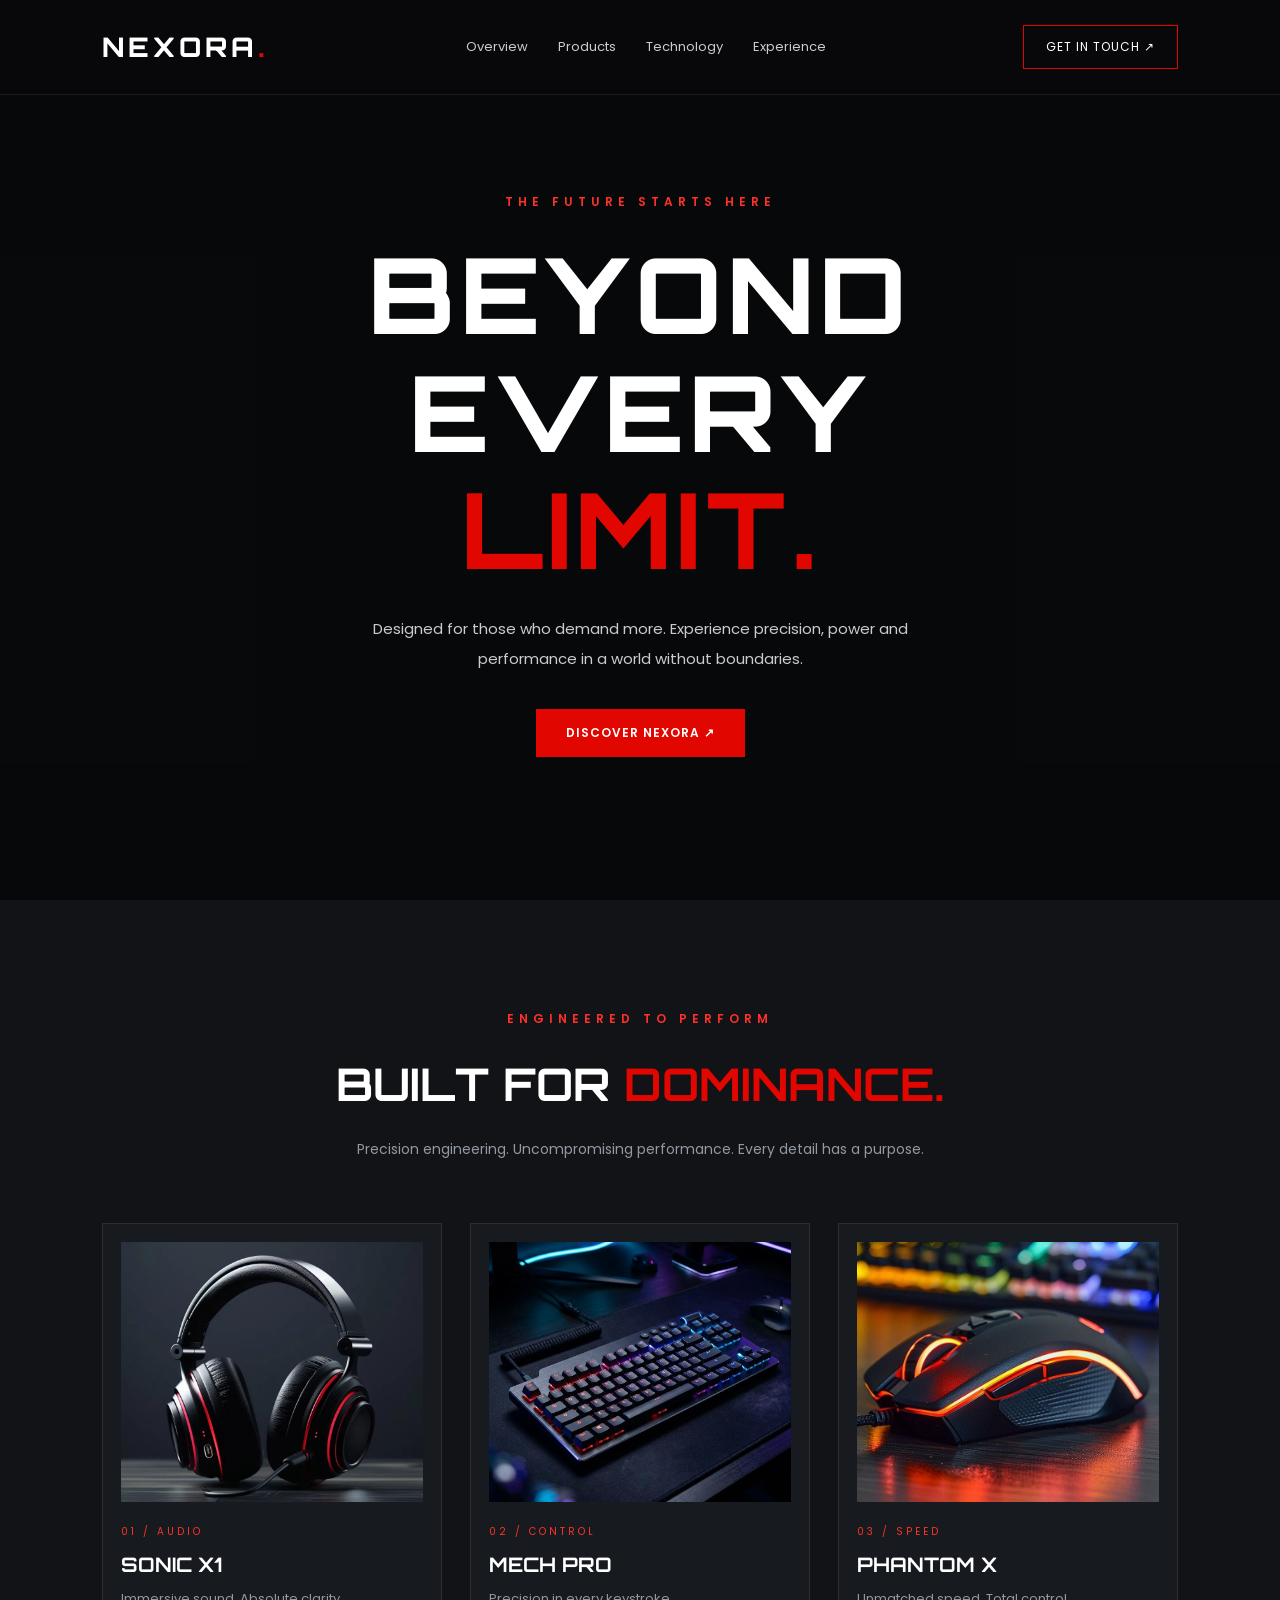
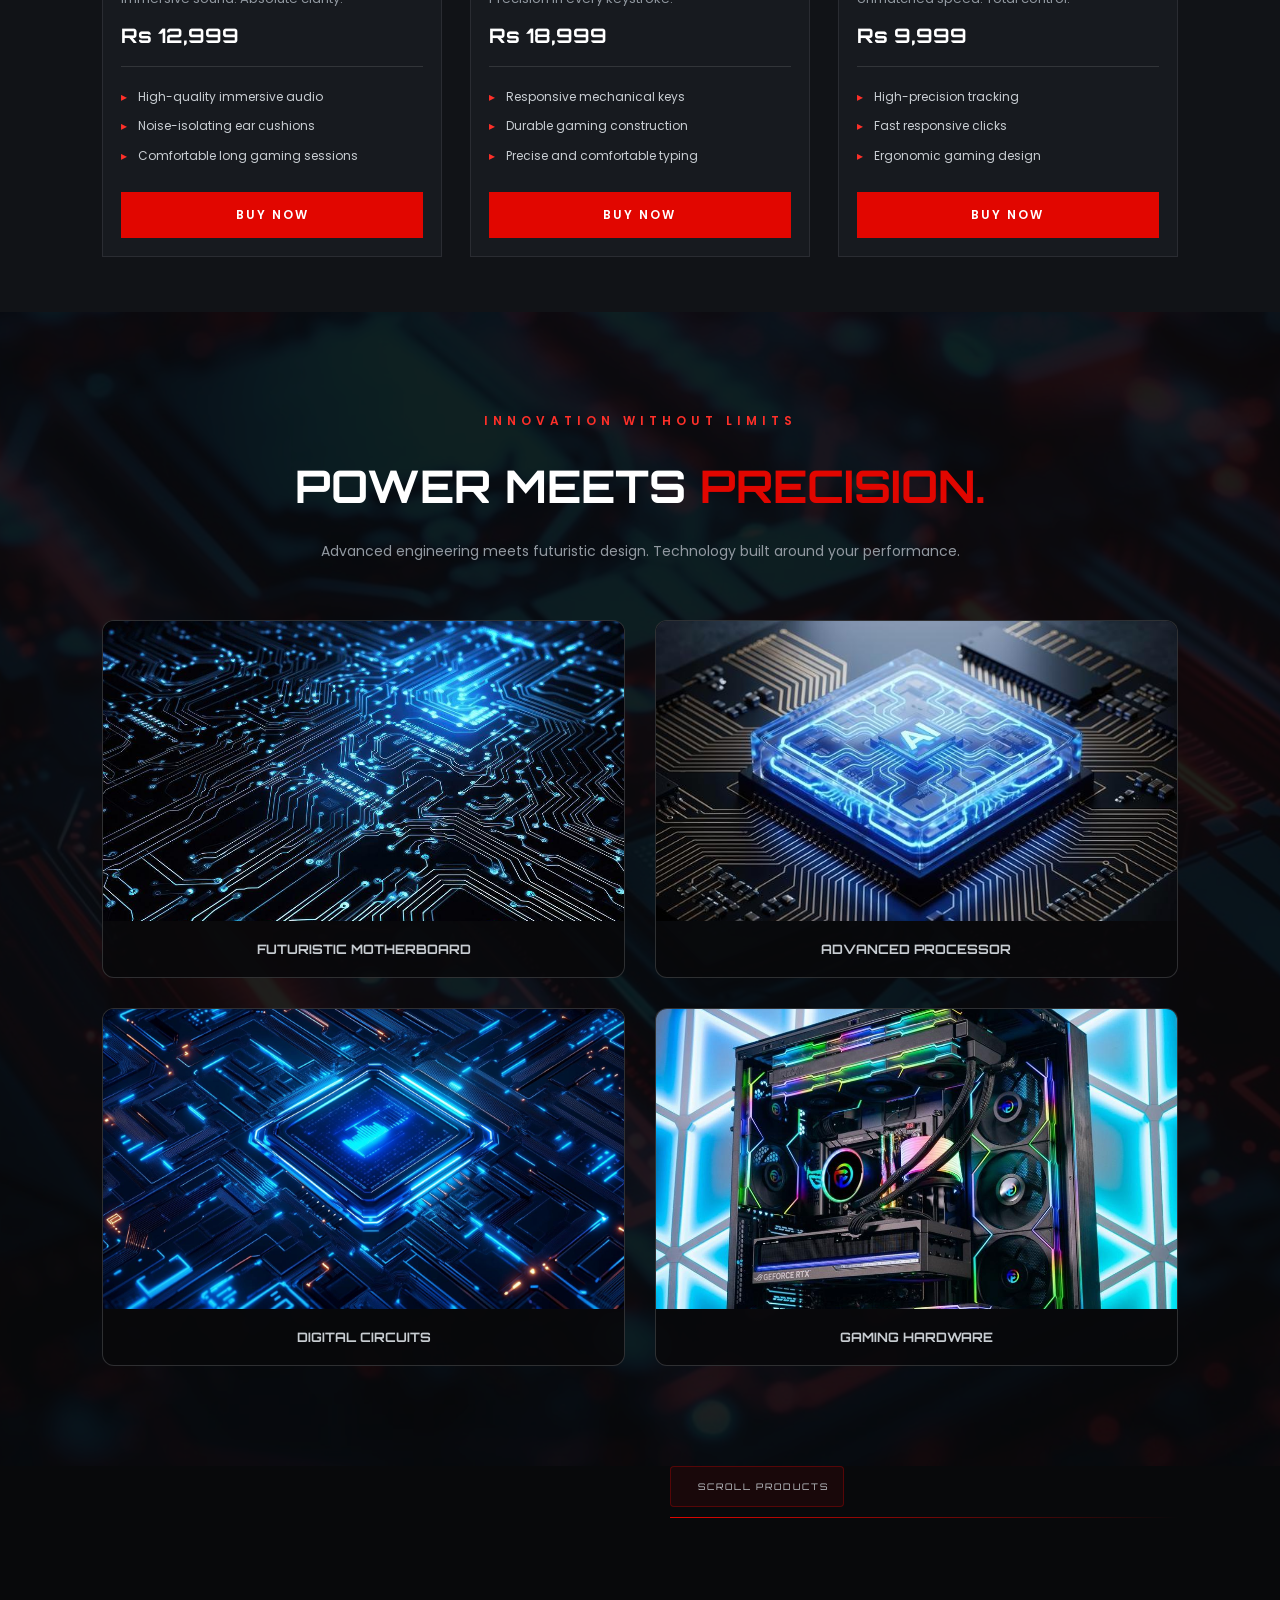
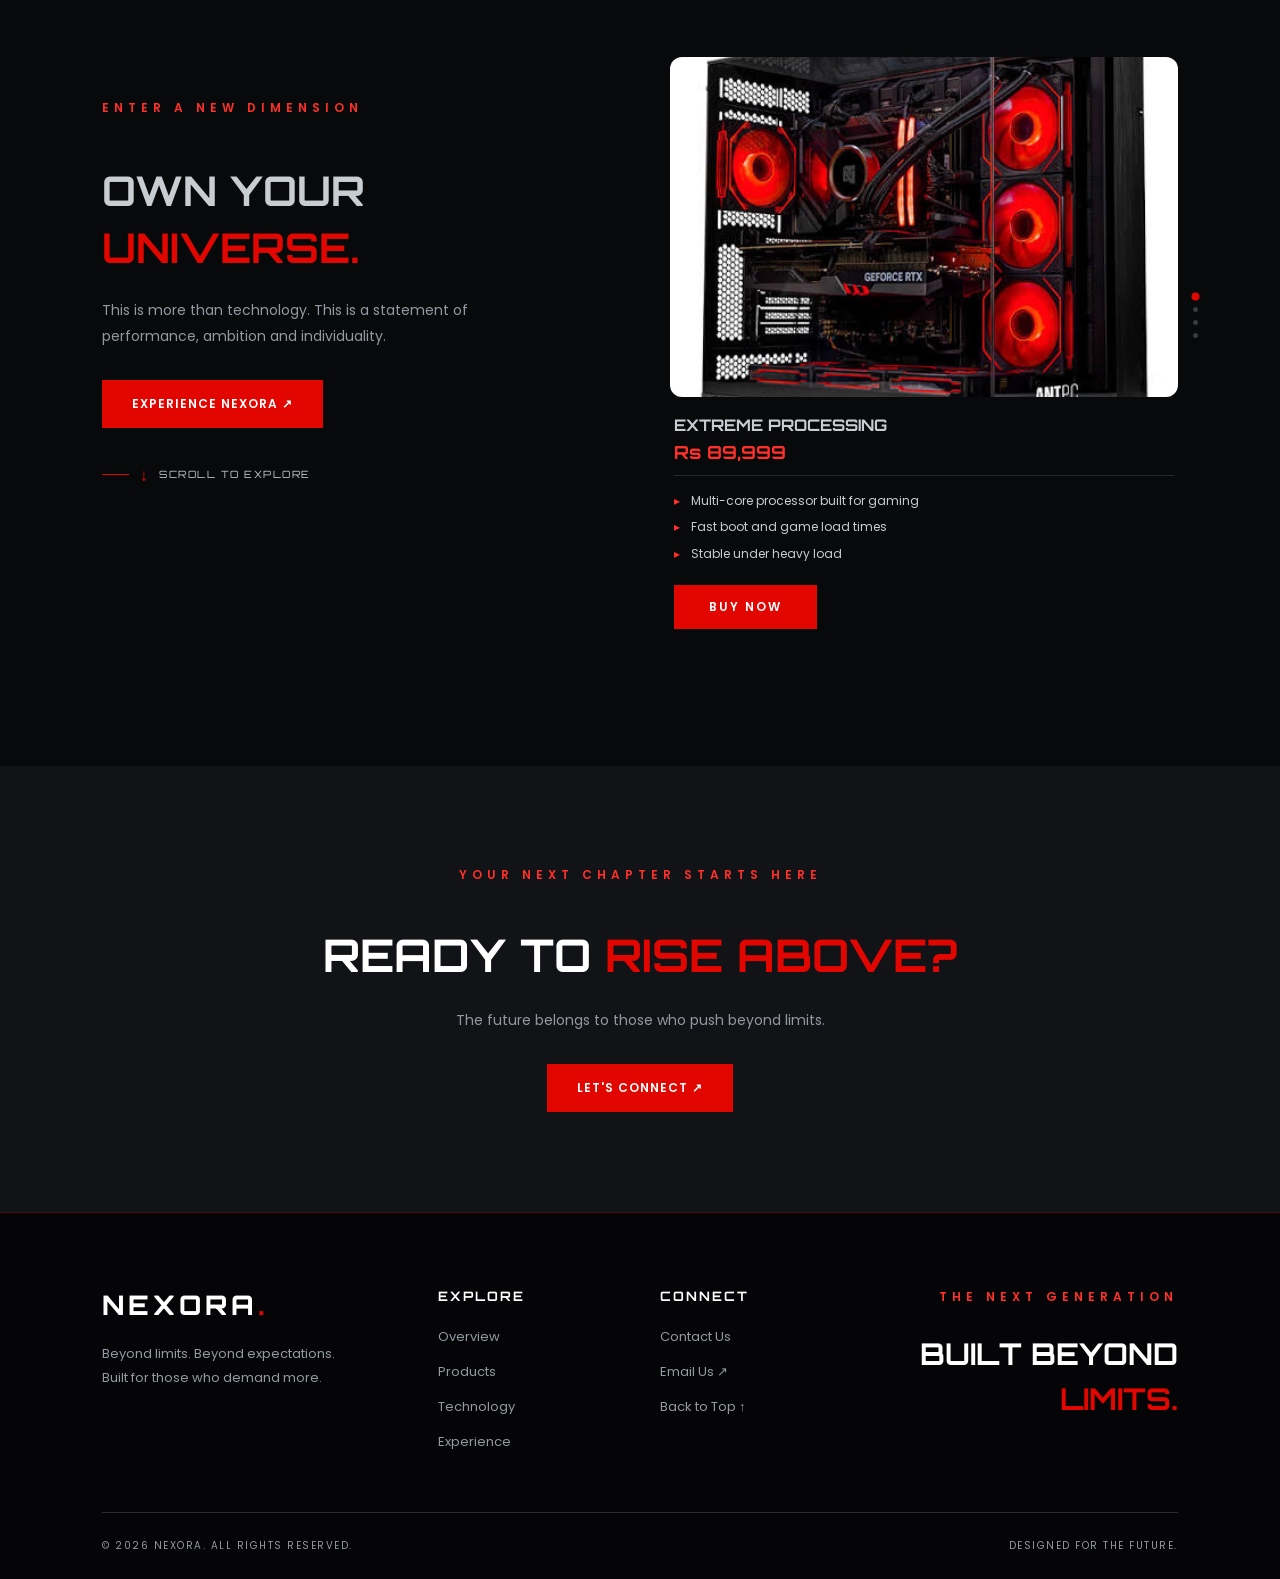
==== index.html @ b46e473c "Upload NEXORA Gaming Website" ====
<!DOCTYPE html>
<html lang="en">
<head>
    <meta charset="UTF-8">
    <meta name="viewport" content="width=device-width, initial-scale=1.0">
    <title>NEXORA | Beyond Limits</title>
    <link rel="preconnect" href="https://fonts.googleapis.com">
    <link rel="preconnect" href="https://fonts.gstatic.com" crossorigin>
    <link href="https://fonts.googleapis.com/css2?family=Orbitron:wght@500;700;800&family=Poppins:wght@400;500;600&display=swap" rel="stylesheet">
    <link rel="stylesheet" href="nex.css">
</head>
<body>

    <header class="navbar">
        <a href="#home" class="logo">NEXORA<span>.</span></a>
        <nav>
            <a href="#home">Overview</a>
            <a href="#products">Products</a>
            <a href="#technology">Technology</a>
            <a href="#experience">Experience</a>
        </nav>
        <a href="#contact" class="nav-btn">GET IN TOUCH ↗</a>
    </header>

    <main>

        <section class="hero" id="home">
            <video class="hero-video" autoplay muted loop playsinline>
                <source src="nexora.bg.mp4" type="video/mp4">
            </video>
            <div class="hero-overlay"></div>
            <div class="hero-content">
                <span class="eyebrow">THE FUTURE STARTS HERE</span>
                <h1>BEYOND<br>EVERY<br><span>LIMIT.</span></h1>
                <p>Designed for those who demand more. Experience precision, power and performance in a world without boundaries.</p>
                <a href="#products" class="hero-btn">DISCOVER NEXORA ↗</a>
            </div>
        </section>

        <section class="products" id="products">
            <div class="section-heading">
                <span class="eyebrow">ENGINEERED TO PERFORM</span>
                <h2>BUILT FOR <span>DOMINANCE.</span></h2>
                <p>Precision engineering. Uncompromising performance. Every detail has a purpose.</p>
            </div>

            <div class="product-container">
                <div class="product-card">
                    <div class="product-image"><img src="headset.jpg" alt="Gaming Headset"></div>
                    <span class="product-number">01 / AUDIO</span>
                    <h3>SONIC X1</h3>
                    <p>Immersive sound. Absolute clarity.</p>
                    <div class="product-price">Rs 12,999</div>
                    <ul class="product-details">
                        <li>High-quality immersive audio</li>
                        <li>Noise-isolating ear cushions</li>
                        <li>Comfortable long gaming sessions</li>
                    </ul>
                    <a class="buy-btn" href="https://wa.me/923001234567?text=Hi%20NEXORA%2C%20I%20want%20to%20buy%20the%20SONIC%20X1%20Gaming%20Headset%20(Rs%2012%2C999)." target="_blank" rel="noopener">BUY NOW</a>
                </div>

                <div class="product-card">
                    <div class="product-image"><img src="keyboard.jpg" alt="Gaming Keyboard"></div>
                    <span class="product-number">02 / CONTROL</span>
                    <h3>MECH PRO</h3>
                    <p>Precision in every keystroke.</p>
                    <div class="product-price">Rs 18,999</div>
                    <ul class="product-details">
                        <li>Responsive mechanical keys</li>
                        <li>Durable gaming construction</li>
                        <li>Precise and comfortable typing</li>
                    </ul>
                    <a class="buy-btn" href="https://wa.me/923001234567?text=Hi%20NEXORA%2C%20I%20want%20to%20buy%20the%20MECH%20PRO%20Gaming%20Keyboard%20(Rs%2018%2C999)." target="_blank" rel="noopener">BUY NOW</a>
                </div>

                <div class="product-card">
                    <div class="product-image"><img src="mouse.jpg" alt="Gaming Mouse"></div>
                    <span class="product-number">03 / SPEED</span>
                    <h3>PHANTOM X</h3>
                    <p>Unmatched speed. Total control.</p>
                    <div class="product-price">Rs 9,999</div>
                    <ul class="product-details">
                        <li>High-precision tracking</li>
                        <li>Fast responsive clicks</li>
                        <li>Ergonomic gaming design</li>
                    </ul>
                    <a class="buy-btn" href="https://wa.me/923001234567?text=Hi%20NEXORA%2C%20I%20want%20to%20buy%20the%20PHANTOM%20X%20Gaming%20Mouse%20(Rs%209%2C999)." target="_blank" rel="noopener">BUY NOW</a>
                </div>
            </div>
        </section>

        <section class="visual-section technology" id="technology">
            <img src="motherboard-bg.jpg" class="motherboard-bg" alt="Futuristic Motherboard">
            <div class="visual-overlay"></div>
            <div class="visual-content">
                <span class="eyebrow">INNOVATION WITHOUT LIMITS</span>
                <h2>POWER MEETS <span>PRECISION.</span></h2>
                <p>Advanced engineering meets futuristic design. Technology built around your performance.</p>
                <div class="technology-gallery">
                    <div class="tech-card"><img src="technology-1.jpg" alt="Futuristic Motherboard"><h3>FUTURISTIC MOTHERBOARD</h3></div>
                    <div class="tech-card"><img src="technology-2.jpg" alt="Advanced Processor"><h3>ADVANCED PROCESSOR</h3></div>
                    <div class="tech-card"><img src="technology-3.jpg" alt="Digital Circuits"><h3>DIGITAL CIRCUITS</h3></div>
                    <div class="tech-card"><img src="technology-4.jpg" alt="Gaming Hardware"><h3>GAMING HARDWARE</h3></div>
                </div>
            </div>
        </section>

        <section class="experience" id="experience">

            <div class="experience-content">
                <span class="eyebrow">ENTER A NEW DIMENSION</span>
                <h2>OWN YOUR <span>UNIVERSE.</span></h2>
                <p>This is more than technology. This is a statement of performance, ambition and individuality.</p>
                <a href="#contact" class="hero-btn">EXPERIENCE NEXORA ↗</a>

                <!-- Generic scroll hint (left column) -->
                <div class="scroll-hint">
                    <span class="scroll-line"></span>
                    <span class="scroll-arrow">↓</span>
                    <span>SCROLL TO EXPLORE</span>
                </div>
            </div>

            <!-- Gallery wrapper — hint lives here -->
            <div class="experience-gallery-wrap">

                <!-- ── SCROLL HINT BADGE ── -->
                <div class="exp-scroll-hint" id="expHint">
                    <div class="exp-hint-arrows">
                        <i></i><i></i><i></i>
                    </div>
                    <span class="exp-hint-text">Scroll products</span>
                </div>
                <!-- thin accent line -->
                <div class="exp-hint-line" id="expHintLine"></div>

                <!-- Dot indicators -->
                <div class="exp-dots" id="expDots">
                    <div class="exp-dot active" data-idx="0"></div>
                    <div class="exp-dot" data-idx="1"></div>
                    <div class="exp-dot" data-idx="2"></div>
                    <div class="exp-dot" data-idx="3"></div>
                </div>

                <!-- The scrollable gallery -->
                <div class="experience-gallery" id="expGallery">

                    <div class="experience-card">
                        <img src="experience-1.jpg" alt="Gaming CPU">
                        <div class="experience-info">
                            <h3>EXTREME PROCESSING</h3>
                            <div class="experience-price">Rs 89,999</div>
                            <ul class="experience-details">
                                <li>Multi-core processor built for gaming</li>
                                <li>Fast boot and game load times</li>
                                <li>Stable under heavy load</li>
                            </ul>
                            <a class="buy-btn" href="https://wa.me/923001234567?text=Hi%20NEXORA%2C%20I%20want%20to%20buy%20the%20EXTREME%20PROCESSING%20CPU%20(Rs%2089%2C999)." target="_blank" rel="noopener">BUY NOW</a>
                        </div>
                    </div>

                    <div class="experience-card">
                        <img src="experience-2.jpg" alt="Gaming Monitor">
                        <div class="experience-info">
                            <h3>ULTRA DISPLAY</h3>
                            <div class="experience-price">Rs 64,999</div>
                            <ul class="experience-details">
                                <li>High refresh rate for smooth gameplay</li>
                                <li>Sharp, vivid colors</li>
                                <li>Low response time</li>
                            </ul>
                            <a class="buy-btn" href="https://wa.me/923001234567?text=Hi%20NEXORA%2C%20I%20want%20to%20buy%20the%20ULTRA%20DISPLAY%20Monitor%20(Rs%2064%2C999)." target="_blank" rel="noopener">BUY NOW</a>
                        </div>
                    </div>

                    <div class="experience-card">
                        <img src="experience-3.jpg" alt="Gaming Setup">
                        <div class="experience-info">
                            <h3>ULTIMATE SETUP</h3>
                            <div class="experience-price">Rs 249,999</div>
                            <ul class="experience-details">
                                <li>Complete NEXORA gaming bundle</li>
                                <li>Headset, keyboard, mouse and display</li>
                                <li>Ready to play out of the box</li>
                            </ul>
                            <a class="buy-btn" href="https://wa.me/923001234567?text=Hi%20NEXORA%2C%20I%20want%20to%20buy%20the%20ULTIMATE%20SETUP%20(Rs%20249%2C999)." target="_blank" rel="noopener">BUY NOW</a>
                        </div>
                    </div>

                    <div class="experience-card">
                        <img src="experience-4.jpg" alt="Graphics Card">
                        <div class="experience-info">
                            <h3>GRAPHIC POWER</h3>
                            <div class="experience-price">Rs 159,999</div>
                            <ul class="experience-details">
                                <li>High-performance graphics card</li>
                                <li>Smooth high-resolution gaming</li>
                                <li>Advanced cooling design</li>
                            </ul>
                            <a class="buy-btn" href="https://wa.me/923001234567?text=Hi%20NEXORA%2C%20I%20want%20to%20buy%20the%20GRAPHIC%20POWER%20Graphics%20Card%20(Rs%20159%2C999)." target="_blank" rel="noopener">BUY NOW</a>
                        </div>
                    </div>

                </div><!-- /.experience-gallery -->
            </div><!-- /.experience-gallery-wrap -->

        </section>

        <section class="contact" id="contact">
            <span class="eyebrow">YOUR NEXT CHAPTER STARTS HERE</span>
            <h2>READY TO <span>RISE ABOVE?</span></h2>
            <p>The future belongs to those who push beyond limits.</p>
            <a href="https://wa.me/923001234567?text=Hi%20NEXORA%2C%20I%27d%20like%20to%20get%20in%20touch." class="hero-btn">LET'S CONNECT ↗</a>
        </section>

    </main>

    <footer class="footer">
        <video class="footer-video" autoplay muted loop playsinline>
            <source src="nexora.bg.mp4" type="video/mp4">
        </video>
        <div class="footer-overlay"></div>
        <div class="footer-content">
            <div class="footer-top">
                <div class="footer-brand">
                    <a href="#home" class="logo">NEXORA<span>.</span></a>
                    <p>Beyond limits. Beyond expectations. Built for those who demand more.</p>
                </div>
                <div class="footer-links">
                    <h3>EXPLORE</h3>
                    <a href="#home">Overview</a>
                    <a href="#products">Products</a>
                    <a href="#technology">Technology</a>
                    <a href="#experience">Experience</a>
                </div>
                <div class="footer-links">
                    <h3>CONNECT</h3>
                    <a href="#contact">Contact Us</a>
                    <a href="mailto:hello@nexora.example">Email Us ↗</a>
                    <a href="#home">Back to Top ↑</a>
                </div>
                <div class="footer-message">
                    <span class="eyebrow">THE NEXT GENERATION</span>
                    <h2>BUILT BEYOND <span>LIMITS.</span></h2>
                </div>
            </div>
            <div class="footer-bottom">
                <p>© 2026 NEXORA. ALL RIGHTS RESERVED.</p>
                <span>DESIGNED FOR THE FUTURE.</span>
            </div>
        </div>
    </footer>

    <script>
    (function () {
        const gallery  = document.getElementById('expGallery');
        const hint     = document.getElementById('expHint');
        const hintLine = document.getElementById('expHintLine');
        const dots     = document.querySelectorAll('.exp-dot');
        let hintHidden = false;

        // Update active dot based on scroll position
        function updateDots() {
            const scrollTop  = gallery.scrollTop;
            const cardHeight = gallery.clientHeight;
            const idx        = Math.round(scrollTop / cardHeight);

            dots.forEach((d, i) => d.classList.toggle('active', i === idx));

            // Hide hint once user has scrolled at least half a card
            if (!hintHidden && scrollTop > cardHeight * 0.4) {
                hint.classList.add('hidden');
                hintLine.classList.add('hidden');
                hintHidden = true;
            }
        }

        gallery.addEventListener('scroll', updateDots, { passive: true });

        // Dot click → scroll to that card
        dots.forEach(dot => {
            dot.addEventListener('click', () => {
                const idx = parseInt(dot.dataset.idx, 10);
                gallery.scrollTo({ top: idx * gallery.clientHeight, behavior: 'smooth' });
            });
        });
    })();
    </script>

</body>
</html>
---- nex.css ----
:root {
    --black: #08090B;
    --black-light: #111317;
    --card: #181B20;
    --grey: #C8CDD2;
    --muted: #9299A1;
    --red: #E10600;
    --red-light: #FF3029;
    --white: #FFFFFF;
}

* {
    margin: 0;
    padding: 0;
    box-sizing: border-box;
}

html {
    scroll-behavior: smooth;
    scroll-padding-top: 80px;
}

body {
    background: var(--black);
    color: var(--white);
    font-family: 'Poppins', sans-serif;
    overflow-x: hidden;
}

a {
    text-decoration: none;
}

img {
    max-width: 100%;
}

.navbar {
    position: absolute;
    top: 0;
    left: 0;
    width: 100%;
    padding: 25px 8%;
    display: flex;
    justify-content: space-between;
    align-items: center;
    gap: 25px;
    z-index: 100;
    background: rgba(8, 9, 11, 0.88);
    border-bottom: 1px solid rgba(200, 205, 210, 0.1);
}

.logo {
    flex-shrink: 0;
    font-family: 'Orbitron', sans-serif;
    font-size: 27px;
    font-weight: 800;
    letter-spacing: 4px;
    color: var(--white);
}

.logo span {
    color: var(--red);
}

.navbar nav {
    display: flex;
    align-items: center;
    justify-content: center;
    gap: 30px;
}

.navbar nav a {
    color: var(--grey);
    font-size: 13px;
    transition: color 0.25s ease;
}

.navbar nav a:hover {
    color: var(--red-light);
}

.nav-btn {
    flex-shrink: 0;
    color: var(--white);
    padding: 12px 22px;
    border: 1px solid var(--red);
    font-size: 12px;
    letter-spacing: 1px;
    transition: background 0.25s ease;
}

.nav-btn:hover {
    background: var(--red);
}

.hero {
    min-height: 100vh;
    min-height: 100svh;
    display: flex;
    justify-content: center;
    align-items: center;
    text-align: center;
    padding: 150px 8% 100px;
    position: relative;
    overflow: hidden;
    background: var(--black);
}

.hero-video {
    position: absolute;
    inset: 0;
    width: 100%;
    height: 100%;
    object-fit: cover;
    z-index: 0;
}

.hero-overlay {
    position: absolute;
    inset: 0;
    background: rgba(8, 9, 11, 0.62);
    z-index: 1;
}

.hero-content {
    position: relative;
    z-index: 2;
    max-width: 850px;
    margin: auto;
}

.eyebrow {
    display: block;
    color: var(--red-light);
    font-size: 12px;
    font-weight: 600;
    letter-spacing: 5px;
    margin-bottom: 25px;
}

.hero h1 {
    font-family: 'Orbitron', sans-serif;
    font-size: clamp(55px, 9vw, 105px);
    font-weight: 800;
    line-height: 1.12;
    letter-spacing: 5px;
    margin-bottom: 25px;
}

.hero h1 span,
section h2 span {
    color: var(--red);
}

.hero p {
    color: var(--grey);
    font-size: 15px;
    line-height: 2;
    max-width: 600px;
    margin: 0 auto 35px;
}

.hero-btn {
    display: inline-block;
    padding: 15px 30px;
    background: var(--red);
    color: var(--white);
    font-size: 12px;
    font-weight: 600;
    letter-spacing: 1px;
    transition: background 0.25s ease, transform 0.25s ease;
}

.hero-btn:hover {
    background: var(--red-light);
    transform: translateY(-3px);
}

.buy-btn {
    display: block;
    text-align: center;
    padding: 13px 20px;
    background: var(--red);
    color: var(--white);
    font-size: 12px;
    font-weight: 600;
    letter-spacing: 2px;
    border: 1px solid var(--red);
    transition: background 0.25s ease, transform 0.25s ease;
}

.buy-btn:hover {
    background: var(--red-light);
    border-color: var(--red-light);
    transform: translateY(-2px);
}

.buy-btn:focus-visible {
    outline: 2px solid var(--white);
    outline-offset: 3px;
}

.products {
    position: relative;
    isolation: isolate;
    padding: 110px 8% 55px;
    background-color: var(--black-light);
    background-image: url("products-bg.jpg");
    background-size: cover;
    background-position: center;
    background-repeat: no-repeat;
    text-align: center;
}

.products-overlay {
    position: absolute;
    inset: 0;
    background: rgba(8, 9, 11, 0.84);
    z-index: -1;
}

.products-inner {
    position: relative;
    z-index: 1;
}

.section-heading {
    max-width: 750px;
    margin: 0 auto 60px;
}

section h2 {
    font-family: 'Orbitron', sans-serif;
    font-size: clamp(28px, 4vw, 45px);
    line-height: 1.4;
    margin-bottom: 20px;
}

.section-heading p,
.visual-content p,
.experience-content p {
    color: var(--muted);
    font-size: 14px;
    line-height: 1.9;
}

.product-container {
    display: grid;
    grid-template-columns: repeat(3, minmax(0, 1fr));
    gap: 28px;
}

.product-card {
    min-width: 0;
    display: flex;
    flex-direction: column;
    background: rgba(24, 27, 32, 0.94);
    padding: 18px;
    text-align: left;
    border: 1px solid rgba(200, 205, 210, 0.1);
    transition: border-color 0.3s ease, transform 0.3s ease;
    overflow: hidden;
}

.product-card:hover {
    transform: translateY(-6px);
    border-color: var(--red);
}

.product-image {
    overflow: hidden;
    margin-bottom: 22px;
    height: 260px;
}

.product-image img {
    width: 100%;
    height: 100%;
    object-fit: cover;
    display: block;
    transition: transform 0.4s ease;
}

.product-card:hover .product-image img {
    transform: scale(1.04);
}

.product-number {
    color: var(--red-light);
    font-size: 10px;
    letter-spacing: 3px;
}

.product-card h3 {
    font-family: 'Orbitron', sans-serif;
    font-size: 20px;
    margin: 12px 0;
}

.product-card p {
    color: var(--muted);
    font-size: 13px;
}

.product-price {
    font-family: 'Orbitron', sans-serif;
    font-size: 20px;
    font-weight: 700;
    color: var(--white);
    margin-top: 14px;
}

.product-details {
    list-style: none;
    margin-top: 18px;
    margin-bottom: 22px;
    padding-top: 15px;
    border-top: 1px solid rgba(200, 205, 210, 0.15);
    flex-grow: 1;
}

.product-details li {
    color: var(--grey);
    font-size: 12px;
    line-height: 1.8;
    padding: 4px 0 4px 17px;
    position: relative;
}

.product-details li::before {
    content: "▸";
    color: var(--red-light);
    position: absolute;
    left: 0;
}

/* ── SCROLL HINT (generic, used in hero etc.) ── */
.scroll-hint {
    display: flex;
    align-items: center;
    justify-content: flex-start;
    gap: 10px;
    margin-top: 35px;
    color: var(--grey);
    font-family: 'Orbitron', sans-serif;
    font-size: 10px;
    letter-spacing: 1.5px;
}

.scroll-line {
    width: 27px;
    height: 1px;
    background: var(--red);
}

.scroll-arrow {
    display: inline-block;
    color: var(--red);
    font-size: 17px;
    line-height: 1;
    animation: scrollDown 1.3s ease-in-out infinite;
}

.product-scroll-hint {
    justify-content: center;
    margin-top: 42px;
    font-size: 8px;
    letter-spacing: 1.2px;
    gap: 8px;
}

.product-scroll-hint .scroll-line {
    width: 20px;
}

.product-scroll-hint .scroll-arrow {
    font-size: 14px;
}

@keyframes scrollDown {
    0%, 100% { transform: translateY(-3px); }
    50%       { transform: translateY(4px);  }
}

/* ═══════════════════════════════════════════════
   EXPERIENCE SECTION — SCROLL HINT ON GALLERY
   ═══════════════════════════════════════════════ */

/* Wrapper so we can position the hint relative to the gallery */
.experience-gallery-wrap {
    position: relative;
    height: 100%;
    min-height: 0;
    display: flex;
    flex-direction: column;
}

/* ── The hint badge that sits above the gallery ── */
.exp-scroll-hint {
    display: flex;
    align-items: center;
    gap: 10px;
    margin-bottom: 10px;
    padding: 7px 14px 7px 10px;
    background: rgba(225, 6, 0, 0.08);
    border: 1px solid rgba(225, 6, 0, 0.3);
    border-radius: 4px;
    width: fit-content;
    pointer-events: none;
    /* fade out once user has scrolled */
    transition: opacity 0.5s ease;
}

.exp-scroll-hint.hidden {
    opacity: 0;
}

/* Bouncing chevron arrows */
.exp-hint-arrows {
    display: flex;
    flex-direction: column;
    gap: 2px;
    align-items: center;
}

.exp-hint-arrows i {
    display: block;
    width: 7px;
    height: 7px;
    border-right: 1.5px solid var(--red-light);
    border-bottom: 1.5px solid var(--red-light);
    transform: rotate(45deg);
    opacity: 0;
    animation: hint-chase 1.5s ease-in-out infinite;
}

.exp-hint-arrows i:nth-child(1) { animation-delay: 0s;    }
.exp-hint-arrows i:nth-child(2) { animation-delay: 0.18s; }
.exp-hint-arrows i:nth-child(3) { animation-delay: 0.36s; }

@keyframes hint-chase {
    0%        { opacity: 0;   transform: rotate(45deg) translate(-2px, -2px); }
    40%       { opacity: 1;   transform: rotate(45deg) translate(0, 0);       }
    80%, 100% { opacity: 0;   transform: rotate(45deg) translate(2px, 2px);   }
}

.exp-hint-text {
    font-family: 'Orbitron', sans-serif;
    font-size: 9px;
    letter-spacing: 2px;
    color: var(--grey);
    text-transform: uppercase;
}

/* Thin red pulsing line below the hint */
.exp-hint-line {
    height: 1px;
    background: linear-gradient(90deg, var(--red) 0%, transparent 100%);
    margin-bottom: 2px;
    animation: hint-pulse 2s ease-in-out infinite;
    transition: opacity 0.5s ease;
}

.exp-hint-line.hidden {
    opacity: 0;
}

@keyframes hint-pulse {
    0%, 100% { opacity: 0.25; }
    50%       { opacity: 0.7;  }
}

/* ── Dot indicators on the right edge of the gallery ── */
.exp-dots {
    position: absolute;
    right: -20px;
    top: 50%;
    transform: translateY(-50%);
    display: flex;
    flex-direction: column;
    gap: 8px;
    z-index: 10;
}

.exp-dot {
    width: 5px;
    height: 5px;
    border-radius: 50%;
    background: rgba(200, 205, 210, 0.25);
    transition: background 0.3s, transform 0.3s;
    cursor: pointer;
}

.exp-dot.active {
    background: var(--red);
    transform: scale(1.6);
}

/* ════════════════════════════════════════════════ */

.visual-section {
    position: relative;
    min-height: 75vh;
    display: flex;
    justify-content: center;
    align-items: center;
    text-align: center;
    padding: 100px 8%;
    overflow: hidden;
    background: var(--black);
}

.technology {
    isolation: isolate;
}

.motherboard-bg {
    position: absolute;
    inset: 0;
    width: 100%;
    height: 100%;
    object-fit: cover;
    object-position: center;
    opacity: 0.35;
    z-index: -2;
    pointer-events: none;
}

.technology .visual-overlay {
    position: absolute;
    inset: 0;
    background: rgba(8, 9, 11, 0.72);
    z-index: -1;
}

.visual-content {
    position: relative;
    z-index: 1;
    width: 100%;
    max-width: 1100px;
}

.visual-content > p {
    max-width: 650px;
    margin: 0 auto;
}

.technology-gallery {
    display: grid;
    grid-template-columns: repeat(2, minmax(0, 1fr));
    gap: 30px;
    margin-top: 55px;
}

.tech-card {
    min-width: 0;
    background: rgba(8, 9, 11, 0.88);
    border: 1px solid rgba(200, 205, 210, 0.2);
    border-radius: 12px;
    overflow: hidden;
    transition: border-color 0.3s ease, transform 0.3s ease;
}

.tech-card img {
    width: 100%;
    height: 300px;
    object-fit: cover;
    display: block;
}

.tech-card h3 {
    color: var(--grey);
    font-family: 'Orbitron', sans-serif;
    font-size: 13px;
    text-align: center;
    padding: 20px 10px;
}

.tech-card:hover {
    transform: translateY(-5px);
    border-color: var(--red);
}

.experience {
    display: grid;
    grid-template-columns: minmax(0, 1fr) minmax(0, 1fr);
    gap: 60px;
    height: 100vh;
    height: 100svh;
    min-height: 620px;
    padding: 0 8%;
    background: var(--black);
    overflow: hidden;
    align-items: center;
}

.experience-content {
    position: relative;
    height: 100%;
    display: flex;
    flex-direction: column;
    justify-content: center;
    align-items: flex-start;
    transform: translateY(-25px);
}

.experience-content h2 {
    font-family: 'Orbitron', sans-serif;
    font-size: clamp(28px, 3.2vw, 42px);
    color: var(--grey);
    margin: 20px 0;
}

.experience-content h2 span {
    color: var(--red);
}

.experience-content p {
    max-width: 450px;
    margin-bottom: 30px;
}

.experience-content .scroll-hint {
    margin-top: 38px;
}

.experience-gallery {
    height: 100%;
    min-height: 0;
    display: flex;
    flex-direction: column;
    gap: 0;
    overflow-y: auto;
    overflow-x: hidden;
    scroll-snap-type: y mandatory;
    scroll-behavior: smooth;
    overscroll-behavior-y: contain;
    scrollbar-width: none;
}

.experience-gallery::-webkit-scrollbar {
    display: none;
}

.experience-card {
    flex: 0 0 100%;
    width: 100%;
    min-height: 100%;
    display: flex;
    flex-direction: column;
    justify-content: center;
    padding: 25px 0;
    scroll-snap-align: start;
    scroll-snap-stop: always;
    background: var(--black);
}

.experience-card img {
    width: 100%;
    height: min(44%, 340px);
    min-height: 150px;
    object-fit: cover;
    display: block;
    border-radius: 12px;
}

.experience-info {
    padding: 18px 4px 0;
    text-align: left;
}

.experience-card h3 {
    color: var(--grey);
    font-family: 'Orbitron', sans-serif;
    font-size: 16px;
    padding: 0;
    margin-bottom: 6px;
    text-align: left;
}

.experience-price {
    font-family: 'Orbitron', sans-serif;
    font-size: 18px;
    font-weight: 700;
    color: var(--red-light);
    margin-bottom: 12px;
}

.experience-details {
    list-style: none;
    margin-bottom: 18px;
    padding-top: 12px;
    border-top: 1px solid rgba(200, 205, 210, 0.15);
}

.experience-details li {
    color: var(--grey);
    font-size: 12px;
    line-height: 1.7;
    padding: 3px 0 3px 17px;
    position: relative;
}

.experience-details li::before {
    content: "▸";
    color: var(--red-light);
    position: absolute;
    left: 0;
}

.experience-info .buy-btn {
    display: inline-block;
    padding: 12px 34px;
}

/* CONTACT SECTION */
.contact {
    width: 100%;
    min-height: 350px;
    padding: 100px 8%;
    display: flex;
    flex-direction: column;
    align-items: center;
    justify-content: center;
    text-align: center;
    box-sizing: border-box;
    background: var(--black-light);
}

.contact .eyebrow,
.contact h2,
.contact p,
.contact .hero-btn {
    max-width: 100%;
    margin-left: auto;
    margin-right: auto;
}

.contact h2 {
    font-family: 'Orbitron', sans-serif;
    font-size: clamp(28px, 4vw, 45px);
    margin-top: 15px;
    margin-bottom: 20px;
}

.contact p {
    color: var(--muted);
    font-size: 14px;
    line-height: 1.9;
    margin-bottom: 30px;
}

@media (max-width: 768px) {
    .contact {
        padding: 75px 6%;
        min-height: 320px;
    }
}

/* FOOTER */
.footer {
    position: relative;
    isolation: isolate;
    overflow: hidden;
    background: var(--black);
    padding: 75px 8% 25px;
    border-top: 1px solid rgba(225, 6, 0, 0.35);
}

.footer-video {
    position: absolute;
    inset: 0;
    width: 100%;
    height: 100%;
    object-fit: cover;
    object-position: center;
    display: block;
    z-index: 0;
    opacity: 0.45;
    pointer-events: none;
}

.footer-overlay {
    position: absolute;
    inset: 0;
    background: rgba(5, 5, 6, 0.85);
    z-index: 1;
    pointer-events: none;
}

.footer-content {
    position: relative;
    z-index: 2;
}

.footer-top {
    display: grid;
    grid-template-columns: 1.3fr 0.8fr 0.8fr 1.3fr;
    gap: 40px;
    padding-bottom: 60px;
}

.footer-brand p {
    color: var(--muted);
    font-size: 13px;
    line-height: 1.9;
    max-width: 260px;
    margin-top: 20px;
}

.footer-links {
    display: flex;
    flex-direction: column;
    gap: 15px;
}

.footer-links h3 {
    color: var(--white);
    font-family: 'Orbitron', sans-serif;
    font-size: 13px;
    letter-spacing: 2px;
    margin-bottom: 8px;
}

.footer-links a {
    color: var(--muted);
    font-size: 13px;
    transition: 0.3s ease;
}

.footer-links a:hover {
    color: var(--red-light);
    transform: translateX(5px);
}

.footer-message {
    text-align: right;
}

.footer-message h2 {
    font-family: 'Orbitron', sans-serif;
    font-size: clamp(20px, 2.5vw, 30px);
    line-height: 1.5;
}

.footer-message h2 span {
    color: var(--red);
}

.footer-bottom {
    border-top: 1px solid rgba(200, 205, 210, 0.2);
    padding-top: 25px;
    display: flex;
    justify-content: space-between;
    align-items: center;
    gap: 20px;
}

.footer-bottom p,
.footer-bottom span {
    color: var(--muted);
    font-size: 10px;
    letter-spacing: 1.5px;
}

/* RESPONSIVE */
@media (max-width: 900px) {
    .navbar { padding: 22px 5%; gap: 15px; }
    .navbar nav { gap: 16px; }
    .navbar nav a { font-size: 11px; }
    .logo { font-size: 23px; }
    .nav-btn { padding: 10px 14px; font-size: 10px; }
    .product-container { gap: 18px; }
    .product-image { height: 220px; }
    .experience { gap: 35px; padding: 0 5%; }
    .experience-content h2 { font-size: 30px; }
    .footer-top { grid-template-columns: repeat(2, 1fr); gap: 40px; }
    .footer-message { text-align: left; }
    .exp-dots { right: -16px; }
}

@media (max-width: 768px) {
    html { scroll-padding-top: 20px; }
    .navbar { flex-direction: column; gap: 15px; padding: 17px 5%; }
    .navbar nav { width: 100%; justify-content: center; flex-wrap: wrap; gap: 10px 18px; }
    .navbar nav a { font-size: 11px; }
    .nav-btn { display: none; }
    .hero { min-height: 100svh; padding: 175px 6% 75px; }
    .hero h1 { font-size: clamp(42px, 12vw, 65px); letter-spacing: 2px; }
    .hero p { font-size: 13px; line-height: 1.8; }
    .eyebrow { font-size: 10px; letter-spacing: 3px; margin-bottom: 18px; }
    .products { padding: 75px 6% 45px; background-position: center; }
    .section-heading { margin-bottom: 38px; }
    .product-container { grid-template-columns: 1fr; gap: 22px; }
    .product-card { padding: 15px; }
    .product-image { height: 250px; }
    .product-scroll-hint { margin-top: 32px; }
    .visual-section { min-height: auto; padding: 75px 6%; }
    .technology-gallery { grid-template-columns: 1fr; gap: 22px; margin-top: 35px; }
    .tech-card img { height: 250px; }
    .experience {
        grid-template-columns: 1fr;
        height: auto;
        min-height: 0;
        padding: 65px 6%;
        gap: 25px;
        overflow: visible;
    }
    .experience-content { height: auto; transform: none; padding: 0; }
    .experience-content h2 { font-size: clamp(27px, 7vw, 34px); }
    .experience-content .scroll-hint { margin-top: 25px; }
    .experience-gallery { height: 75svh; min-height: 500px; max-height: 700px; }
    .experience-card { flex: 0 0 100%; min-height: 100%; padding: 15px 0; }
    .experience-card img { height: 36%; min-height: 0; }
    .experience-info { padding-top: 14px; }
    .experience-card h3 { font-size: 14px; padding: 0; }
    .experience-price { font-size: 16px; margin-bottom: 8px; }
    .experience-details { margin-bottom: 14px; padding-top: 8px; }
    .experience-details li { font-size: 11px; line-height: 1.6; }
    .exp-dots { right: -14px; }
    .footer { padding: 55px 6% 25px; }
    .footer-top { grid-template-columns: 1fr 1fr; gap: 35px 20px; }
    .footer-brand, .footer-message { grid-column: 1 / -1; }
    .footer-bottom { flex-direction: column; text-align: center; gap: 12px; }
    footer p, footer > span { line-height: 1.8; font-size: 9px; }
}

@media (max-width: 600px) {
    .footer-top { grid-template-columns: 1fr 1fr; gap: 35px 20px; }
    .footer-brand, .footer-message { grid-column: 1 / -1; }
    .footer-bottom { flex-direction: column; text-align: center; gap: 12px; }
}

@media (max-width: 380px) {
    .navbar nav { gap: 9px 13px; }
    .navbar nav a { font-size: 10px; }
    .logo { font-size: 21px; }
    .hero h1 { font-size: 40px; }
    .product-image { height: 210px; }
    .scroll-hint { font-size: 9px; gap: 7px; }
    .exp-dots { display: none; }
}

@media (max-width: 350px) {
    .footer-top { grid-template-columns: 1fr; }
}

@media (prefers-reduced-motion: reduce) {
    html { scroll-behavior: auto; }
    *, *::before, *::after {
        animation-duration: 0.01ms !important;
        animation-iteration-count: 1 !important;
        transition-duration: 0.01ms !important;
    }
}
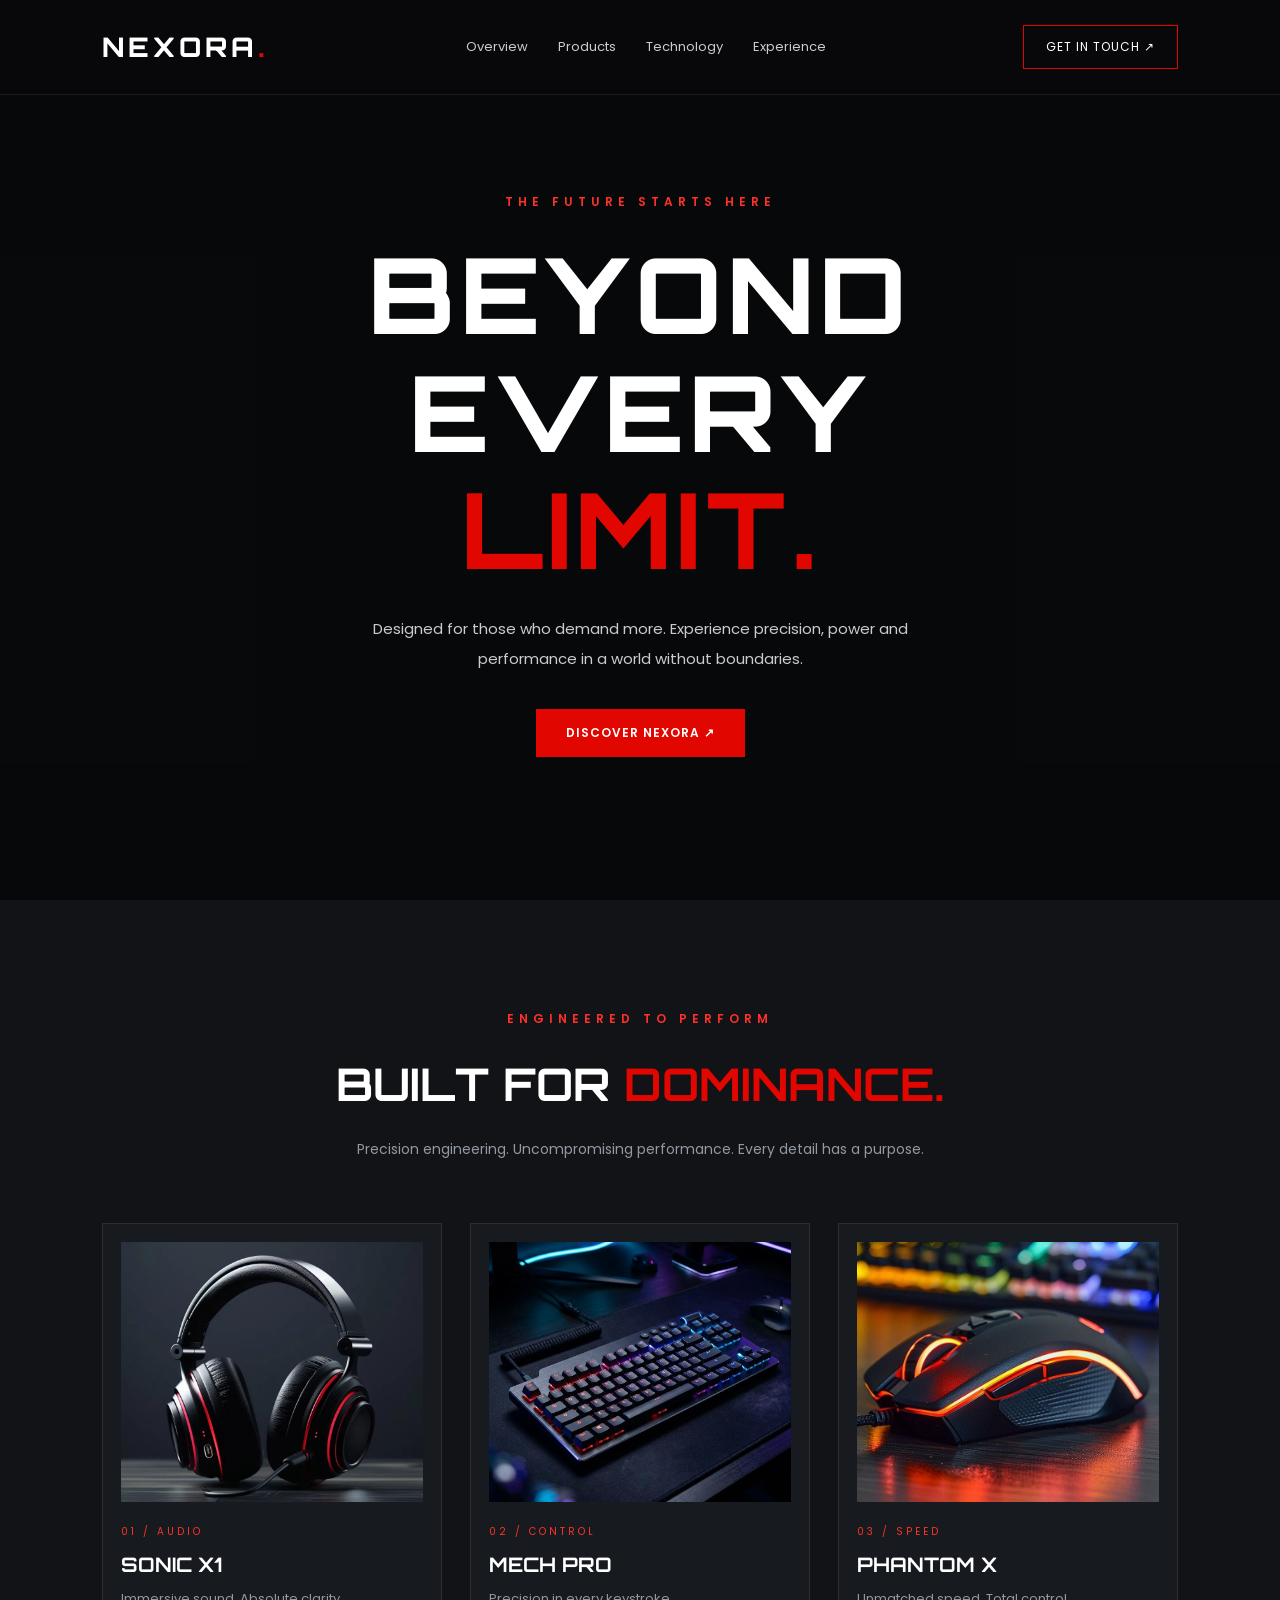
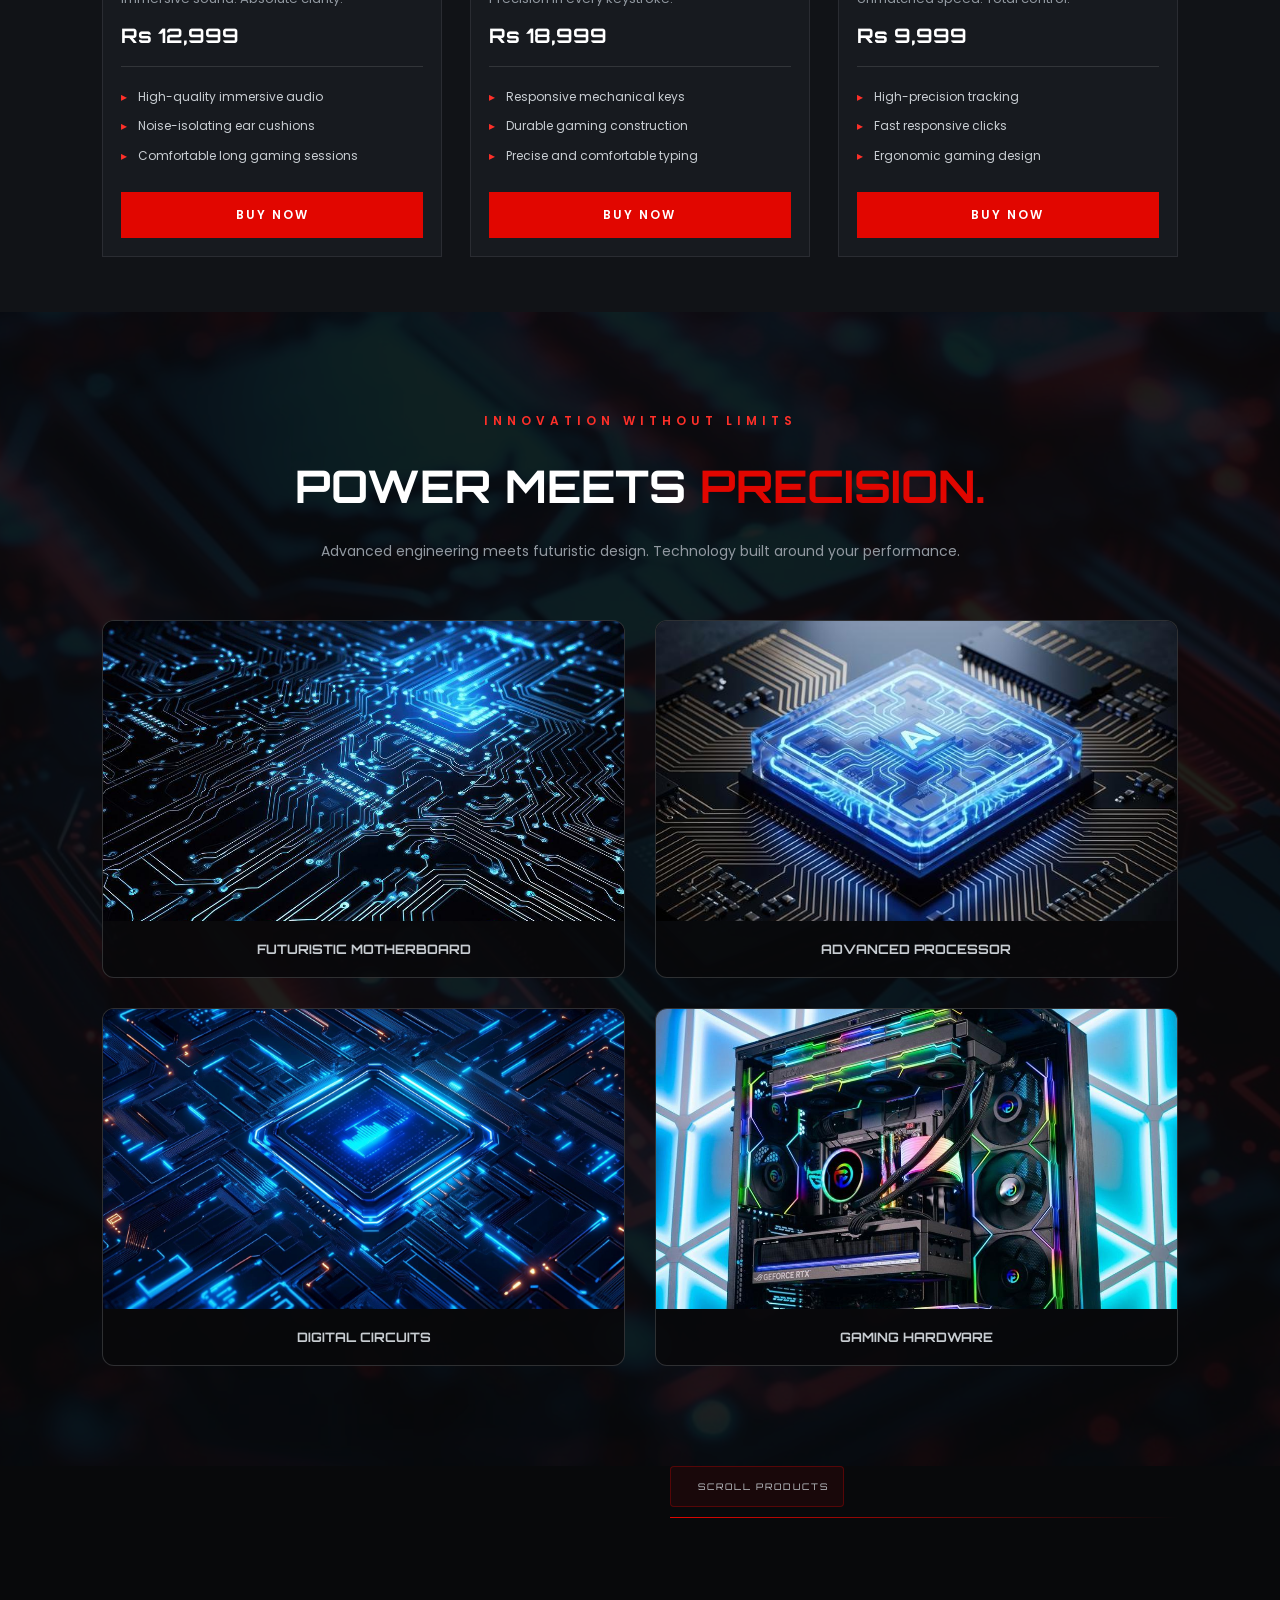
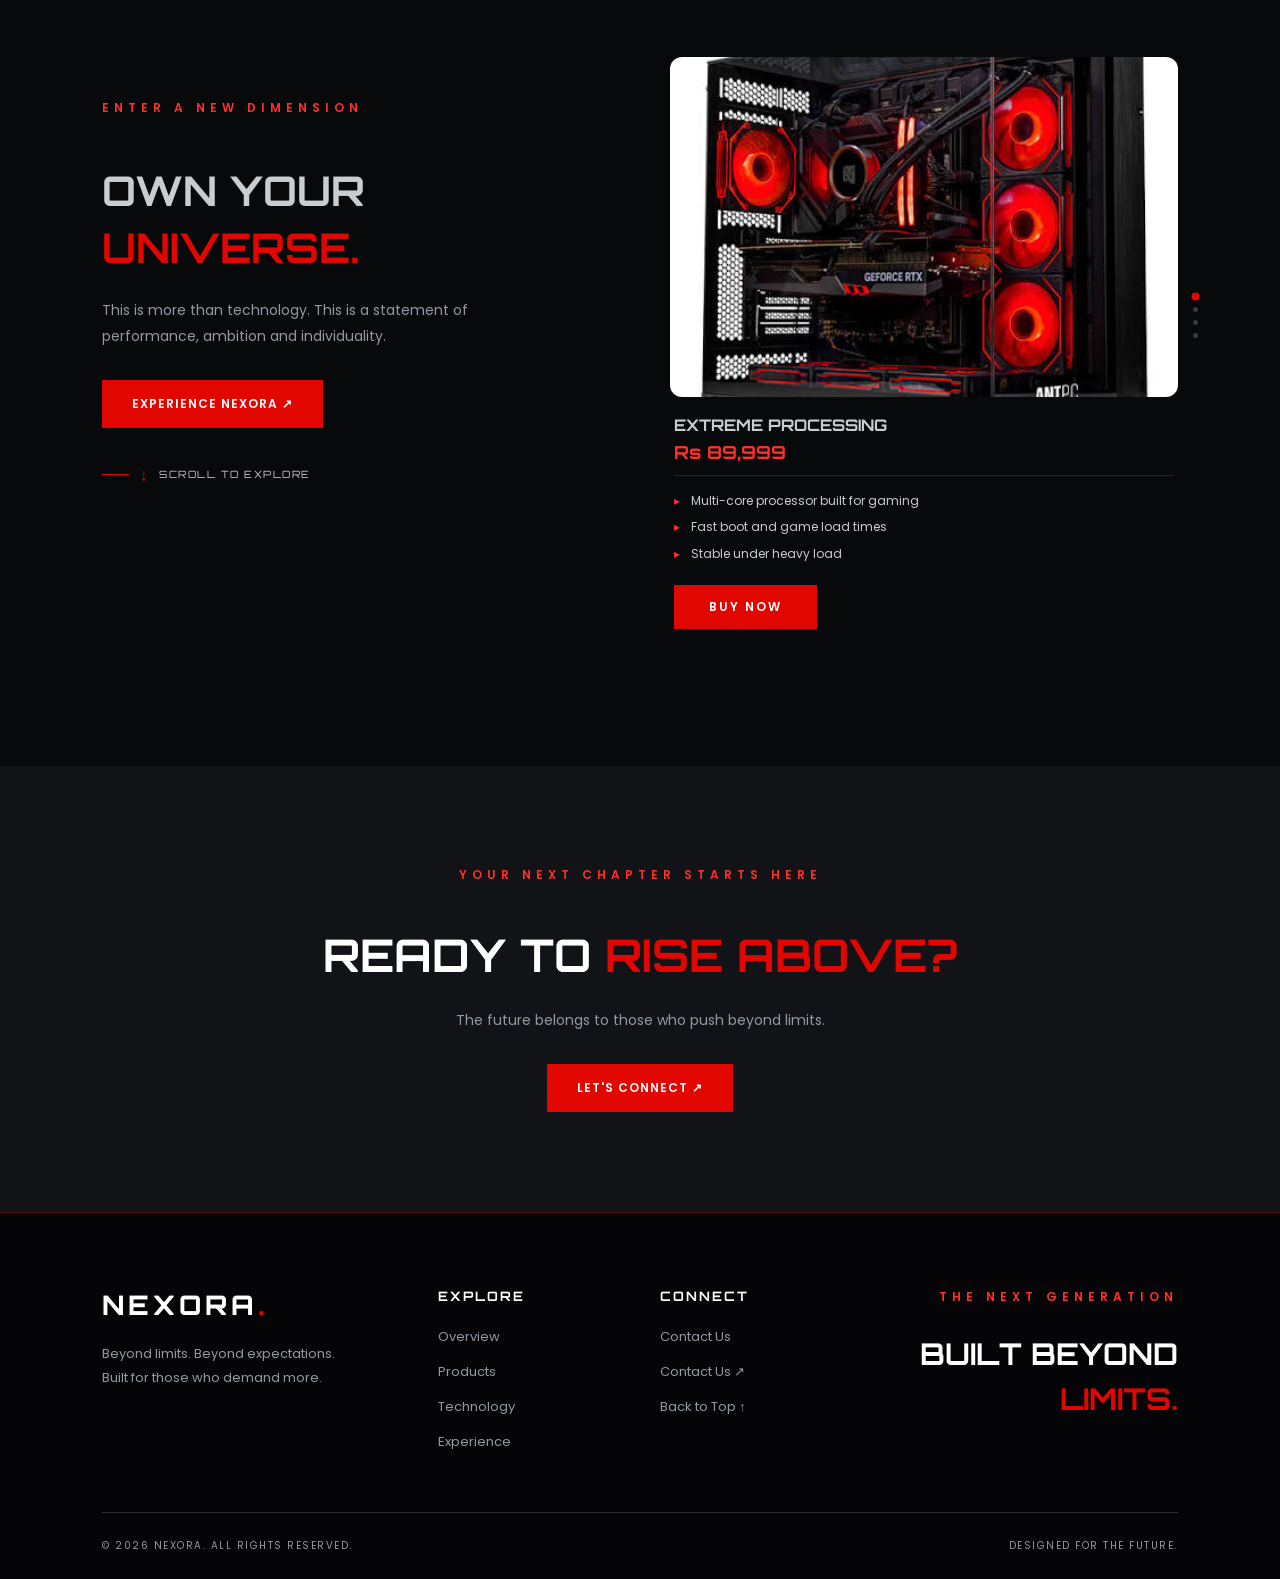
==== commit c2e85ea8: "Update NEXORA responsive design" ====
--- a/index.html
+++ b/index.html
@@ -1,9 +1,12 @@
+
 <!DOCTYPE html>
 <html lang="en">
 <head>
     <meta charset="UTF-8">
     <meta name="viewport" content="width=device-width, initial-scale=1.0">
+    <meta name="theme-color" content="#08090B">
     <title>NEXORA | Beyond Limits</title>
+
     <link rel="preconnect" href="https://fonts.googleapis.com">
     <link rel="preconnect" href="https://fonts.gstatic.com" crossorigin>
     <link href="https://fonts.googleapis.com/css2?family=Orbitron:wght@500;700;800&family=Poppins:wght@400;500;600&display=swap" rel="stylesheet">
@@ -13,31 +16,42 @@
 
     <header class="navbar">
         <a href="#home" class="logo">NEXORA<span>.</span></a>
+
         <nav>
             <a href="#home">Overview</a>
             <a href="#products">Products</a>
             <a href="#technology">Technology</a>
             <a href="#experience">Experience</a>
         </nav>
+
         <a href="#contact" class="nav-btn">GET IN TOUCH ↗</a>
     </header>
 
     <main>
 
         <section class="hero" id="home">
-            <video class="hero-video" autoplay muted loop playsinline>
+
+            <video class="hero-video hero-video-desktop" autoplay muted loop playsinline preload="metadata" aria-hidden="true">
                 <source src="nexora.bg.mp4" type="video/mp4">
             </video>
+
+            <video class="hero-video hero-video-mobile" autoplay muted loop playsinline preload="metadata" aria-hidden="true">
+                <source src="phonebg.mp4" type="video/mp4">
+            </video>
+
             <div class="hero-overlay"></div>
+
             <div class="hero-content">
                 <span class="eyebrow">THE FUTURE STARTS HERE</span>
                 <h1>BEYOND<br>EVERY<br><span>LIMIT.</span></h1>
                 <p>Designed for those who demand more. Experience precision, power and performance in a world without boundaries.</p>
                 <a href="#products" class="hero-btn">DISCOVER NEXORA ↗</a>
             </div>
+
         </section>
 
         <section class="products" id="products">
+
             <div class="section-heading">
                 <span class="eyebrow">ENGINEERED TO PERFORM</span>
                 <h2>BUILT FOR <span>DOMINANCE.</span></h2>
@@ -45,8 +59,11 @@
             </div>
 
             <div class="product-container">
+
                 <div class="product-card">
-                    <div class="product-image"><img src="headset.jpg" alt="Gaming Headset"></div>
+                    <div class="product-image">
+                        <img src="headset.jpg" alt="Gaming Headset">
+                    </div>
                     <span class="product-number">01 / AUDIO</span>
                     <h3>SONIC X1</h3>
                     <p>Immersive sound. Absolute clarity.</p>
@@ -60,7 +77,9 @@
                 </div>
 
                 <div class="product-card">
-                    <div class="product-image"><img src="keyboard.jpg" alt="Gaming Keyboard"></div>
+                    <div class="product-image">
+                        <img src="keyboard.jpg" alt="Gaming Keyboard">
+                    </div>
                     <span class="product-number">02 / CONTROL</span>
                     <h3>MECH PRO</h3>
                     <p>Precision in every keystroke.</p>
@@ -74,7 +93,9 @@
                 </div>
 
                 <div class="product-card">
-                    <div class="product-image"><img src="mouse.jpg" alt="Gaming Mouse"></div>
+                    <div class="product-image">
+                        <img src="mouse.jpg" alt="Gaming Mouse">
+                    </div>
                     <span class="product-number">03 / SPEED</span>
                     <h3>PHANTOM X</h3>
                     <p>Unmatched speed. Total control.</p>
@@ -86,21 +107,37 @@
                     </ul>
                     <a class="buy-btn" href="https://wa.me/923001234567?text=Hi%20NEXORA%2C%20I%20want%20to%20buy%20the%20PHANTOM%20X%20Gaming%20Mouse%20(Rs%209%2C999)." target="_blank" rel="noopener">BUY NOW</a>
                 </div>
+
             </div>
         </section>
 
         <section class="visual-section technology" id="technology">
+
             <img src="motherboard-bg.jpg" class="motherboard-bg" alt="Futuristic Motherboard">
             <div class="visual-overlay"></div>
+
             <div class="visual-content">
                 <span class="eyebrow">INNOVATION WITHOUT LIMITS</span>
                 <h2>POWER MEETS <span>PRECISION.</span></h2>
                 <p>Advanced engineering meets futuristic design. Technology built around your performance.</p>
+
                 <div class="technology-gallery">
-                    <div class="tech-card"><img src="technology-1.jpg" alt="Futuristic Motherboard"><h3>FUTURISTIC MOTHERBOARD</h3></div>
-                    <div class="tech-card"><img src="technology-2.jpg" alt="Advanced Processor"><h3>ADVANCED PROCESSOR</h3></div>
-                    <div class="tech-card"><img src="technology-3.jpg" alt="Digital Circuits"><h3>DIGITAL CIRCUITS</h3></div>
-                    <div class="tech-card"><img src="technology-4.jpg" alt="Gaming Hardware"><h3>GAMING HARDWARE</h3></div>
+                    <div class="tech-card">
+                        <img src="technology-1.jpg" alt="Futuristic Motherboard">
+                        <h3>FUTURISTIC MOTHERBOARD</h3>
+                    </div>
+                    <div class="tech-card">
+                        <img src="technology-2.jpg" alt="Advanced Processor">
+                        <h3>ADVANCED PROCESSOR</h3>
+                    </div>
+                    <div class="tech-card">
+                        <img src="technology-3.jpg" alt="Digital Circuits">
+                        <h3>DIGITAL CIRCUITS</h3>
+                    </div>
+                    <div class="tech-card">
+                        <img src="technology-4.jpg" alt="Gaming Hardware">
+                        <h3>GAMING HARDWARE</h3>
+                    </div>
                 </div>
             </div>
         </section>
@@ -113,7 +150,6 @@
                 <p>This is more than technology. This is a statement of performance, ambition and individuality.</p>
                 <a href="#contact" class="hero-btn">EXPERIENCE NEXORA ↗</a>
 
-                <!-- Generic scroll hint (left column) -->
                 <div class="scroll-hint">
                     <span class="scroll-line"></span>
                     <span class="scroll-arrow">↓</span>
@@ -121,20 +157,17 @@
                 </div>
             </div>
 
-            <!-- Gallery wrapper — hint lives here -->
             <div class="experience-gallery-wrap">
 
-                <!-- ── SCROLL HINT BADGE ── -->
                 <div class="exp-scroll-hint" id="expHint">
                     <div class="exp-hint-arrows">
                         <i></i><i></i><i></i>
                     </div>
                     <span class="exp-hint-text">Scroll products</span>
                 </div>
-                <!-- thin accent line -->
+
                 <div class="exp-hint-line" id="expHintLine"></div>
 
-                <!-- Dot indicators -->
                 <div class="exp-dots" id="expDots">
                     <div class="exp-dot active" data-idx="0"></div>
                     <div class="exp-dot" data-idx="1"></div>
@@ -142,7 +175,6 @@
                     <div class="exp-dot" data-idx="3"></div>
                 </div>
 
-                <!-- The scrollable gallery -->
                 <div class="experience-gallery" id="expGallery">
 
                     <div class="experience-card">
@@ -201,9 +233,8 @@
                         </div>
                     </div>
 
-                </div><!-- /.experience-gallery -->
-            </div><!-- /.experience-gallery-wrap -->
-
+                </div>
+            </div>
         </section>
 
         <section class="contact" id="contact">
@@ -216,16 +247,26 @@
     </main>
 
     <footer class="footer">
-        <video class="footer-video" autoplay muted loop playsinline>
+
+        <video class="footer-video footer-video-desktop" autoplay muted loop playsinline preload="metadata" aria-hidden="true">
             <source src="nexora.bg.mp4" type="video/mp4">
         </video>
+
+        <video class="footer-video footer-video-mobile" autoplay muted loop playsinline preload="metadata" aria-hidden="true">
+            <source src="phonebg.mp4" type="video/mp4">
+        </video>
+
         <div class="footer-overlay"></div>
+
         <div class="footer-content">
+
             <div class="footer-top">
+
                 <div class="footer-brand">
                     <a href="#home" class="logo">NEXORA<span>.</span></a>
                     <p>Beyond limits. Beyond expectations. Built for those who demand more.</p>
                 </div>
+
                 <div class="footer-links">
                     <h3>EXPLORE</h3>
                     <a href="#home">Overview</a>
@@ -233,59 +274,128 @@
                     <a href="#technology">Technology</a>
                     <a href="#experience">Experience</a>
                 </div>
+
                 <div class="footer-links">
                     <h3>CONNECT</h3>
                     <a href="#contact">Contact Us</a>
-                    <a href="mailto:hello@nexora.example">Email Us ↗</a>
+                    <a href="https://wa.me/923001234567?text=Hi%20NEXORA%2C%20I%27d%20like%20to%20get%20in%20touch.">Contact Us ↗</a>
                     <a href="#home">Back to Top ↑</a>
                 </div>
+
                 <div class="footer-message">
                     <span class="eyebrow">THE NEXT GENERATION</span>
                     <h2>BUILT BEYOND <span>LIMITS.</span></h2>
                 </div>
-            </div>
+
+            </div>
+
             <div class="footer-bottom">
                 <p>© 2026 NEXORA. ALL RIGHTS RESERVED.</p>
                 <span>DESIGNED FOR THE FUTURE.</span>
             </div>
+
         </div>
     </footer>
 
     <script>
     (function () {
-        const gallery  = document.getElementById('expGallery');
-        const hint     = document.getElementById('expHint');
-        const hintLine = document.getElementById('expHintLine');
-        const dots     = document.querySelectorAll('.exp-dot');
+
+        const mobileScreen = window.matchMedia("(max-width: 768px)");
+
+        function switchVideos() {
+
+            const videos = document.querySelectorAll(
+                ".hero-video, .footer-video"
+            );
+
+            videos.forEach(video => {
+
+                const isMobileVideo =
+                    video.classList.contains("hero-video-mobile") ||
+                    video.classList.contains("footer-video-mobile");
+
+                const shouldShow =
+                    mobileScreen.matches === isMobileVideo;
+
+                if (shouldShow) {
+                    video.style.display = "block";
+
+                    if (video.paused) {
+                        video.play().catch(() => {});
+                    }
+                } else {
+                    video.pause();
+                    video.style.display = "none";
+                }
+
+            });
+
+        }
+
+        switchVideos();
+
+        if (mobileScreen.addEventListener) {
+            mobileScreen.addEventListener("change", switchVideos);
+        } else {
+            mobileScreen.addListener(switchVideos);
+        }
+
+        const gallery = document.getElementById("expGallery");
+        const hint = document.getElementById("expHint");
+        const hintLine = document.getElementById("expHintLine");
+        const dots = document.querySelectorAll(".exp-dot");
+
         let hintHidden = false;
 
-        // Update active dot based on scroll position
+        if (!gallery) return;
+
         function updateDots() {
-            const scrollTop  = gallery.scrollTop;
+
+            const scrollTop = gallery.scrollTop;
             const cardHeight = gallery.clientHeight;
-            const idx        = Math.round(scrollTop / cardHeight);
-
-            dots.forEach((d, i) => d.classList.toggle('active', i === idx));
-
-            // Hide hint once user has scrolled at least half a card
+
+            if (!cardHeight) return;
+
+            const idx = Math.min(
+                dots.length - 1,
+                Math.round(scrollTop / cardHeight)
+            );
+
+            dots.forEach((dot, i) => {
+                dot.classList.toggle("active", i === idx);
+            });
+
             if (!hintHidden && scrollTop > cardHeight * 0.4) {
-                hint.classList.add('hidden');
-                hintLine.classList.add('hidden');
+
+                if (hint) hint.classList.add("hidden");
+                if (hintLine) hintLine.classList.add("hidden");
+
                 hintHidden = true;
             }
+
         }
 
-        gallery.addEventListener('scroll', updateDots, { passive: true });
-
-        // Dot click → scroll to that card
+        gallery.addEventListener("scroll", updateDots, {
+            passive: true
+        });
+
         dots.forEach(dot => {
-            dot.addEventListener('click', () => {
+
+            dot.addEventListener("click", () => {
+
                 const idx = parseInt(dot.dataset.idx, 10);
-                gallery.scrollTo({ top: idx * gallery.clientHeight, behavior: 'smooth' });
+
+                gallery.scrollTo({
+                    top: idx * gallery.clientHeight,
+                    behavior: "smooth"
+                });
+
             });
+
         });
+
     })();
     </script>
 
 </body>
-</html>+</html>
--- a/nex.css
+++ b/nex.css
@@ -1,3 +1,4 @@
+
 :root {
     --black: #08090B;
     --black-light: #111317;
@@ -113,7 +114,13 @@
     width: 100%;
     height: 100%;
     object-fit: cover;
+    object-position: center;
     z-index: 0;
+}
+
+.hero-video-mobile,
+.footer-video-mobile {
+    display: none;
 }
 
 .hero-overlay {
@@ -335,7 +342,6 @@
     left: 0;
 }
 
-/* ── SCROLL HINT (generic, used in hero etc.) ── */
 .scroll-hint {
     display: flex;
     align-items: center;
@@ -379,15 +385,15 @@
 }
 
 @keyframes scrollDown {
-    0%, 100% { transform: translateY(-3px); }
-    50%       { transform: translateY(4px);  }
-}
-
-/* ═══════════════════════════════════════════════
-   EXPERIENCE SECTION — SCROLL HINT ON GALLERY
-   ═══════════════════════════════════════════════ */
-
-/* Wrapper so we can position the hint relative to the gallery */
+    0%, 100% {
+        transform: translateY(-3px);
+    }
+
+    50% {
+        transform: translateY(4px);
+    }
+}
+
 .experience-gallery-wrap {
     position: relative;
     height: 100%;
@@ -396,7 +402,6 @@
     flex-direction: column;
 }
 
-/* ── The hint badge that sits above the gallery ── */
 .exp-scroll-hint {
     display: flex;
     align-items: center;
@@ -408,7 +413,6 @@
     border-radius: 4px;
     width: fit-content;
     pointer-events: none;
-    /* fade out once user has scrolled */
     transition: opacity 0.5s ease;
 }
 
@@ -416,7 +420,6 @@
     opacity: 0;
 }
 
-/* Bouncing chevron arrows */
 .exp-hint-arrows {
     display: flex;
     flex-direction: column;
@@ -435,14 +438,33 @@
     animation: hint-chase 1.5s ease-in-out infinite;
 }
 
-.exp-hint-arrows i:nth-child(1) { animation-delay: 0s;    }
-.exp-hint-arrows i:nth-child(2) { animation-delay: 0.18s; }
-.exp-hint-arrows i:nth-child(3) { animation-delay: 0.36s; }
+.exp-hint-arrows i:nth-child(1) {
+    animation-delay: 0s;
+}
+
+.exp-hint-arrows i:nth-child(2) {
+    animation-delay: 0.18s;
+}
+
+.exp-hint-arrows i:nth-child(3) {
+    animation-delay: 0.36s;
+}
 
 @keyframes hint-chase {
-    0%        { opacity: 0;   transform: rotate(45deg) translate(-2px, -2px); }
-    40%       { opacity: 1;   transform: rotate(45deg) translate(0, 0);       }
-    80%, 100% { opacity: 0;   transform: rotate(45deg) translate(2px, 2px);   }
+    0% {
+        opacity: 0;
+        transform: rotate(45deg) translate(-2px, -2px);
+    }
+
+    40% {
+        opacity: 1;
+        transform: rotate(45deg) translate(0, 0);
+    }
+
+    80%, 100% {
+        opacity: 0;
+        transform: rotate(45deg) translate(2px, 2px);
+    }
 }
 
 .exp-hint-text {
@@ -453,7 +475,6 @@
     text-transform: uppercase;
 }
 
-/* Thin red pulsing line below the hint */
 .exp-hint-line {
     height: 1px;
     background: linear-gradient(90deg, var(--red) 0%, transparent 100%);
@@ -467,11 +488,15 @@
 }
 
 @keyframes hint-pulse {
-    0%, 100% { opacity: 0.25; }
-    50%       { opacity: 0.7;  }
-}
-
-/* ── Dot indicators on the right edge of the gallery ── */
+    0%, 100% {
+        opacity: 0.25;
+    }
+
+    50% {
+        opacity: 0.7;
+    }
+}
+
 .exp-dots {
     position: absolute;
     right: -20px;
@@ -496,8 +521,6 @@
     background: var(--red);
     transform: scale(1.6);
 }
-
-/* ════════════════════════════════════════════════ */
 
 .visual-section {
     position: relative;
@@ -714,7 +737,6 @@
     padding: 12px 34px;
 }
 
-/* CONTACT SECTION */
 .contact {
     width: 100%;
     min-height: 350px;
@@ -751,14 +773,6 @@
     margin-bottom: 30px;
 }
 
-@media (max-width: 768px) {
-    .contact {
-        padding: 75px 6%;
-        min-height: 320px;
-    }
-}
-
-/* FOOTER */
 .footer {
     position: relative;
     isolation: isolate;
@@ -864,41 +878,158 @@
     letter-spacing: 1.5px;
 }
 
-/* RESPONSIVE */
 @media (max-width: 900px) {
-    .navbar { padding: 22px 5%; gap: 15px; }
-    .navbar nav { gap: 16px; }
-    .navbar nav a { font-size: 11px; }
-    .logo { font-size: 23px; }
-    .nav-btn { padding: 10px 14px; font-size: 10px; }
-    .product-container { gap: 18px; }
-    .product-image { height: 220px; }
-    .experience { gap: 35px; padding: 0 5%; }
-    .experience-content h2 { font-size: 30px; }
-    .footer-top { grid-template-columns: repeat(2, 1fr); gap: 40px; }
-    .footer-message { text-align: left; }
-    .exp-dots { right: -16px; }
+    .navbar {
+        padding: 22px 5%;
+        gap: 15px;
+    }
+
+    .navbar nav {
+        gap: 16px;
+    }
+
+    .navbar nav a {
+        font-size: 11px;
+    }
+
+    .logo {
+        font-size: 23px;
+    }
+
+    .nav-btn {
+        padding: 10px 14px;
+        font-size: 10px;
+    }
+
+    .product-container {
+        gap: 18px;
+    }
+
+    .product-image {
+        height: 220px;
+    }
+
+    .experience {
+        gap: 35px;
+        padding: 0 5%;
+    }
+
+    .experience-content h2 {
+        font-size: 30px;
+    }
+
+    .footer-top {
+        grid-template-columns: repeat(2, 1fr);
+        gap: 40px;
+    }
+
+    .footer-message {
+        text-align: left;
+    }
+
+    .exp-dots {
+        right: -16px;
+    }
 }
 
 @media (max-width: 768px) {
-    html { scroll-padding-top: 20px; }
-    .navbar { flex-direction: column; gap: 15px; padding: 17px 5%; }
-    .navbar nav { width: 100%; justify-content: center; flex-wrap: wrap; gap: 10px 18px; }
-    .navbar nav a { font-size: 11px; }
-    .nav-btn { display: none; }
-    .hero { min-height: 100svh; padding: 175px 6% 75px; }
-    .hero h1 { font-size: clamp(42px, 12vw, 65px); letter-spacing: 2px; }
-    .hero p { font-size: 13px; line-height: 1.8; }
-    .eyebrow { font-size: 10px; letter-spacing: 3px; margin-bottom: 18px; }
-    .products { padding: 75px 6% 45px; background-position: center; }
-    .section-heading { margin-bottom: 38px; }
-    .product-container { grid-template-columns: 1fr; gap: 22px; }
-    .product-card { padding: 15px; }
-    .product-image { height: 250px; }
-    .product-scroll-hint { margin-top: 32px; }
-    .visual-section { min-height: auto; padding: 75px 6%; }
-    .technology-gallery { grid-template-columns: 1fr; gap: 22px; margin-top: 35px; }
-    .tech-card img { height: 250px; }
+    html {
+        scroll-padding-top: 20px;
+    }
+
+    .navbar {
+        flex-direction: column;
+        gap: 15px;
+        padding: 17px 5%;
+    }
+
+    .navbar nav {
+        width: 100%;
+        justify-content: center;
+        flex-wrap: wrap;
+        gap: 10px 18px;
+    }
+
+    .navbar nav a {
+        font-size: 11px;
+    }
+
+    .nav-btn {
+        display: none;
+    }
+
+    .hero {
+        min-height: 100svh;
+        padding: 175px 6% 75px;
+    }
+
+    .hero-video-desktop,
+    .footer-video-desktop {
+        display: none;
+    }
+
+    .hero-video-mobile,
+    .footer-video-mobile {
+        display: block;
+    }
+
+    .hero h1 {
+        font-size: clamp(42px, 12vw, 65px);
+        letter-spacing: 2px;
+    }
+
+    .hero p {
+        font-size: 13px;
+        line-height: 1.8;
+    }
+
+    .eyebrow {
+        font-size: 10px;
+        letter-spacing: 3px;
+        margin-bottom: 18px;
+    }
+
+    .products {
+        padding: 75px 6% 45px;
+        background-position: center;
+    }
+
+    .section-heading {
+        margin-bottom: 38px;
+    }
+
+    .product-container {
+        grid-template-columns: 1fr;
+        gap: 22px;
+    }
+
+    .product-card {
+        padding: 15px;
+    }
+
+    .product-image {
+        height: 250px;
+    }
+
+    .product-scroll-hint {
+        margin-top: 32px;
+    }
+
+    .visual-section {
+        min-height: auto;
+        padding: 75px 6%;
+    }
+
+    .technology-gallery {
+        grid-template-columns: 1fr;
+        gap: 22px;
+        margin-top: 35px;
+    }
+
+    .tech-card img {
+        height: 250px;
+    }
+
     .experience {
         grid-template-columns: 1fr;
         height: auto;
@@ -907,50 +1038,158 @@
         gap: 25px;
         overflow: visible;
     }
-    .experience-content { height: auto; transform: none; padding: 0; }
-    .experience-content h2 { font-size: clamp(27px, 7vw, 34px); }
-    .experience-content .scroll-hint { margin-top: 25px; }
-    .experience-gallery { height: 75svh; min-height: 500px; max-height: 700px; }
-    .experience-card { flex: 0 0 100%; min-height: 100%; padding: 15px 0; }
-    .experience-card img { height: 36%; min-height: 0; }
-    .experience-info { padding-top: 14px; }
-    .experience-card h3 { font-size: 14px; padding: 0; }
-    .experience-price { font-size: 16px; margin-bottom: 8px; }
-    .experience-details { margin-bottom: 14px; padding-top: 8px; }
-    .experience-details li { font-size: 11px; line-height: 1.6; }
-    .exp-dots { right: -14px; }
-    .footer { padding: 55px 6% 25px; }
-    .footer-top { grid-template-columns: 1fr 1fr; gap: 35px 20px; }
-    .footer-brand, .footer-message { grid-column: 1 / -1; }
-    .footer-bottom { flex-direction: column; text-align: center; gap: 12px; }
-    footer p, footer > span { line-height: 1.8; font-size: 9px; }
+
+    .experience-content {
+        height: auto;
+        transform: none;
+        padding: 0;
+    }
+
+    .experience-content h2 {
+        font-size: clamp(27px, 7vw, 34px);
+    }
+
+    .experience-content .scroll-hint {
+        margin-top: 25px;
+    }
+
+    .experience-gallery {
+        height: 75svh;
+        min-height: 500px;
+        max-height: 700px;
+    }
+
+    .experience-card {
+        flex: 0 0 100%;
+        min-height: 100%;
+        padding: 15px 0;
+    }
+
+    .experience-card img {
+        height: 36%;
+        min-height: 0;
+    }
+
+    .experience-info {
+        padding-top: 14px;
+    }
+
+    .experience-card h3 {
+        font-size: 14px;
+        padding: 0;
+    }
+
+    .experience-price {
+        font-size: 16px;
+        margin-bottom: 8px;
+    }
+
+    .experience-details {
+        margin-bottom: 14px;
+        padding-top: 8px;
+    }
+
+    .experience-details li {
+        font-size: 11px;
+        line-height: 1.6;
+    }
+
+    .exp-dots {
+        right: -14px;
+    }
+
+    .footer {
+        padding: 55px 6% 25px;
+    }
+
+    .footer-top {
+        grid-template-columns: 1fr 1fr;
+        gap: 35px 20px;
+    }
+
+    .footer-brand,
+    .footer-message {
+        grid-column: 1 / -1;
+    }
+
+    .footer-bottom {
+        flex-direction: column;
+        text-align: center;
+        gap: 12px;
+    }
+
+    footer p,
+    footer > span {
+        line-height: 1.8;
+        font-size: 9px;
+    }
 }
 
 @media (max-width: 600px) {
-    .footer-top { grid-template-columns: 1fr 1fr; gap: 35px 20px; }
-    .footer-brand, .footer-message { grid-column: 1 / -1; }
-    .footer-bottom { flex-direction: column; text-align: center; gap: 12px; }
+    .footer-top {
+        grid-template-columns: 1fr 1fr;
+        gap: 35px 20px;
+    }
+
+    .footer-brand,
+    .footer-message {
+        grid-column: 1 / -1;
+    }
+
+    .footer-bottom {
+        flex-direction: column;
+        text-align: center;
+        gap: 12px;
+    }
 }
 
 @media (max-width: 380px) {
-    .navbar nav { gap: 9px 13px; }
-    .navbar nav a { font-size: 10px; }
-    .logo { font-size: 21px; }
-    .hero h1 { font-size: 40px; }
-    .product-image { height: 210px; }
-    .scroll-hint { font-size: 9px; gap: 7px; }
-    .exp-dots { display: none; }
+    .navbar nav {
+        gap: 9px 13px;
+    }
+
+    .navbar nav a {
+        font-size: 10px;
+    }
+
+    .logo {
+        font-size: 21px;
+    }
+
+    .hero h1 {
+        font-size: 40px;
+    }
+
+    .product-image {
+        height: 210px;
+    }
+
+    .scroll-hint {
+        font-size: 9px;
+        gap: 7px;
+    }
+
+    .exp-dots {
+        display: none;
+    }
 }
 
 @media (max-width: 350px) {
-    .footer-top { grid-template-columns: 1fr; }
+    .footer-top {
+        grid-template-columns: 1fr;
+    }
 }
 
 @media (prefers-reduced-motion: reduce) {
-    html { scroll-behavior: auto; }
-    *, *::before, *::after {
+    html {
+        scroll-behavior: auto;
+    }
+
+    *,
+    *::before,
+    *::after {
         animation-duration: 0.01ms !important;
         animation-iteration-count: 1 !important;
         transition-duration: 0.01ms !important;
     }
-}+}
